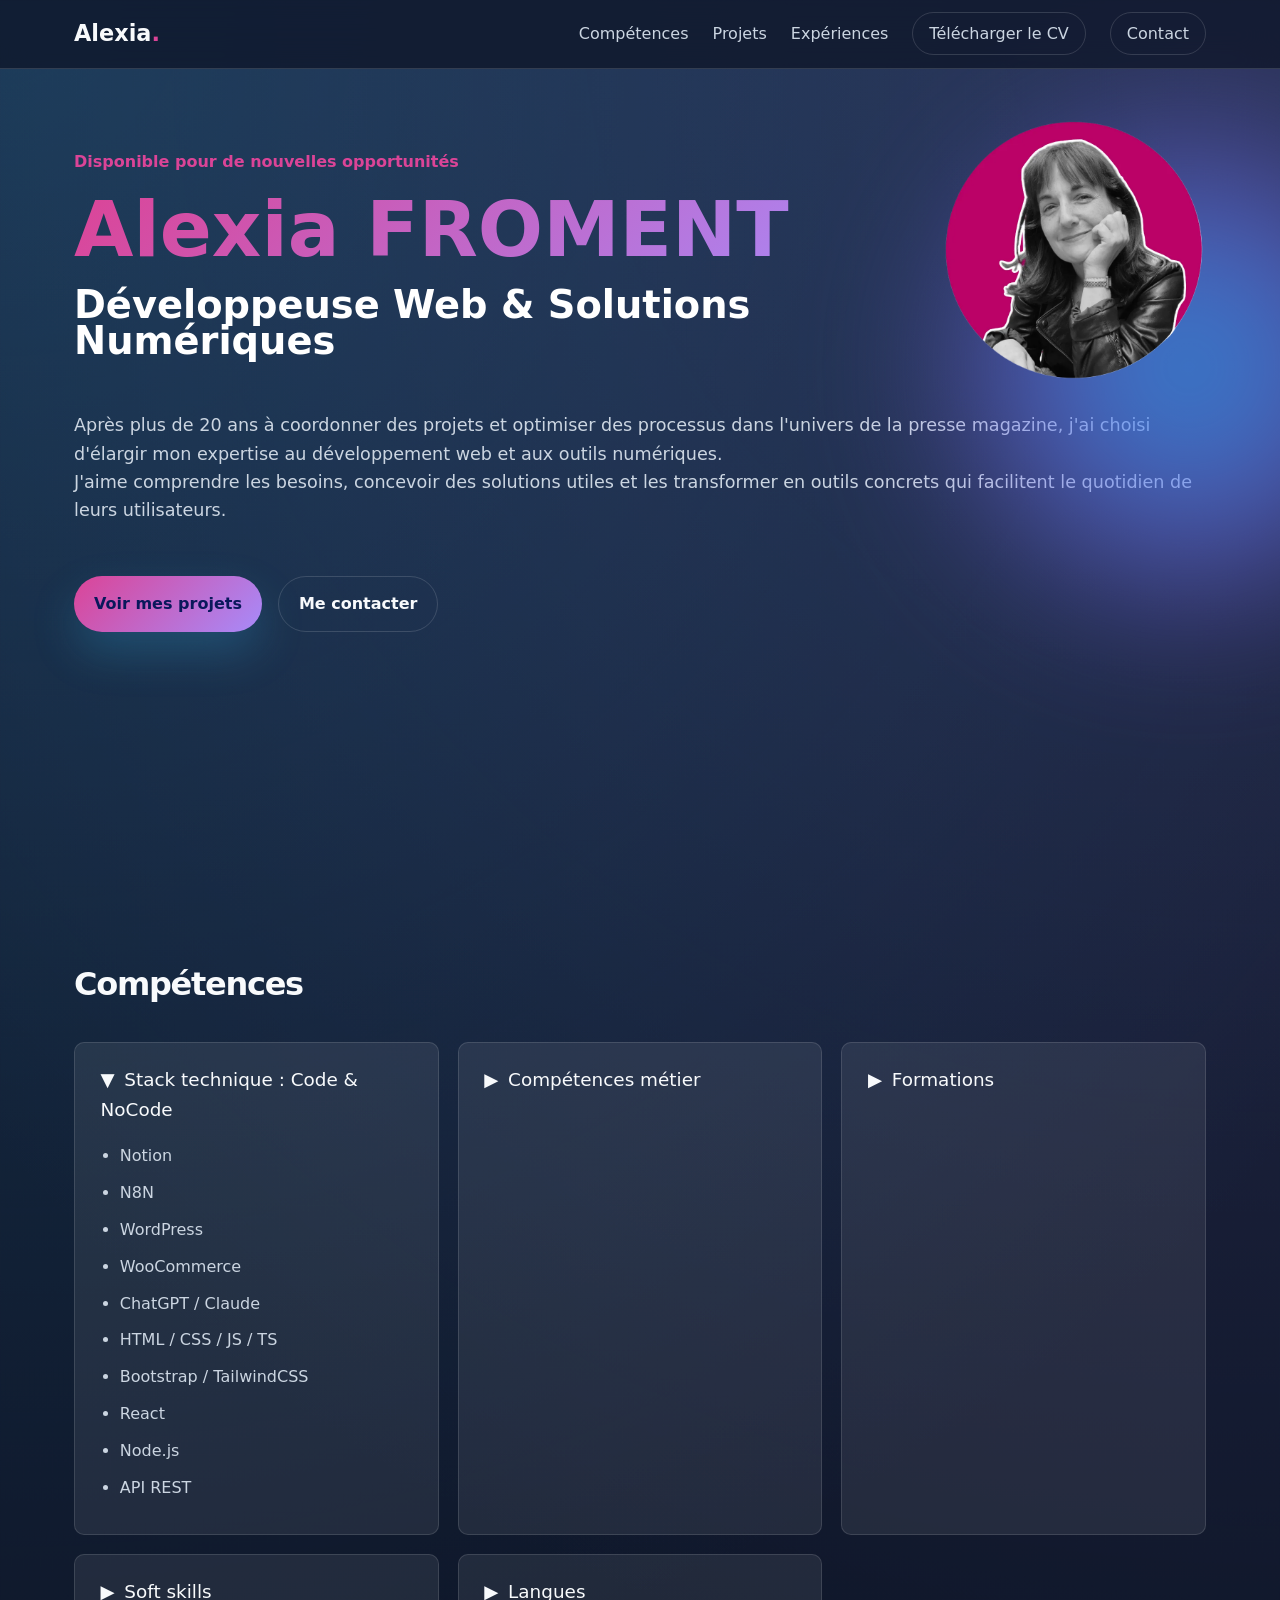
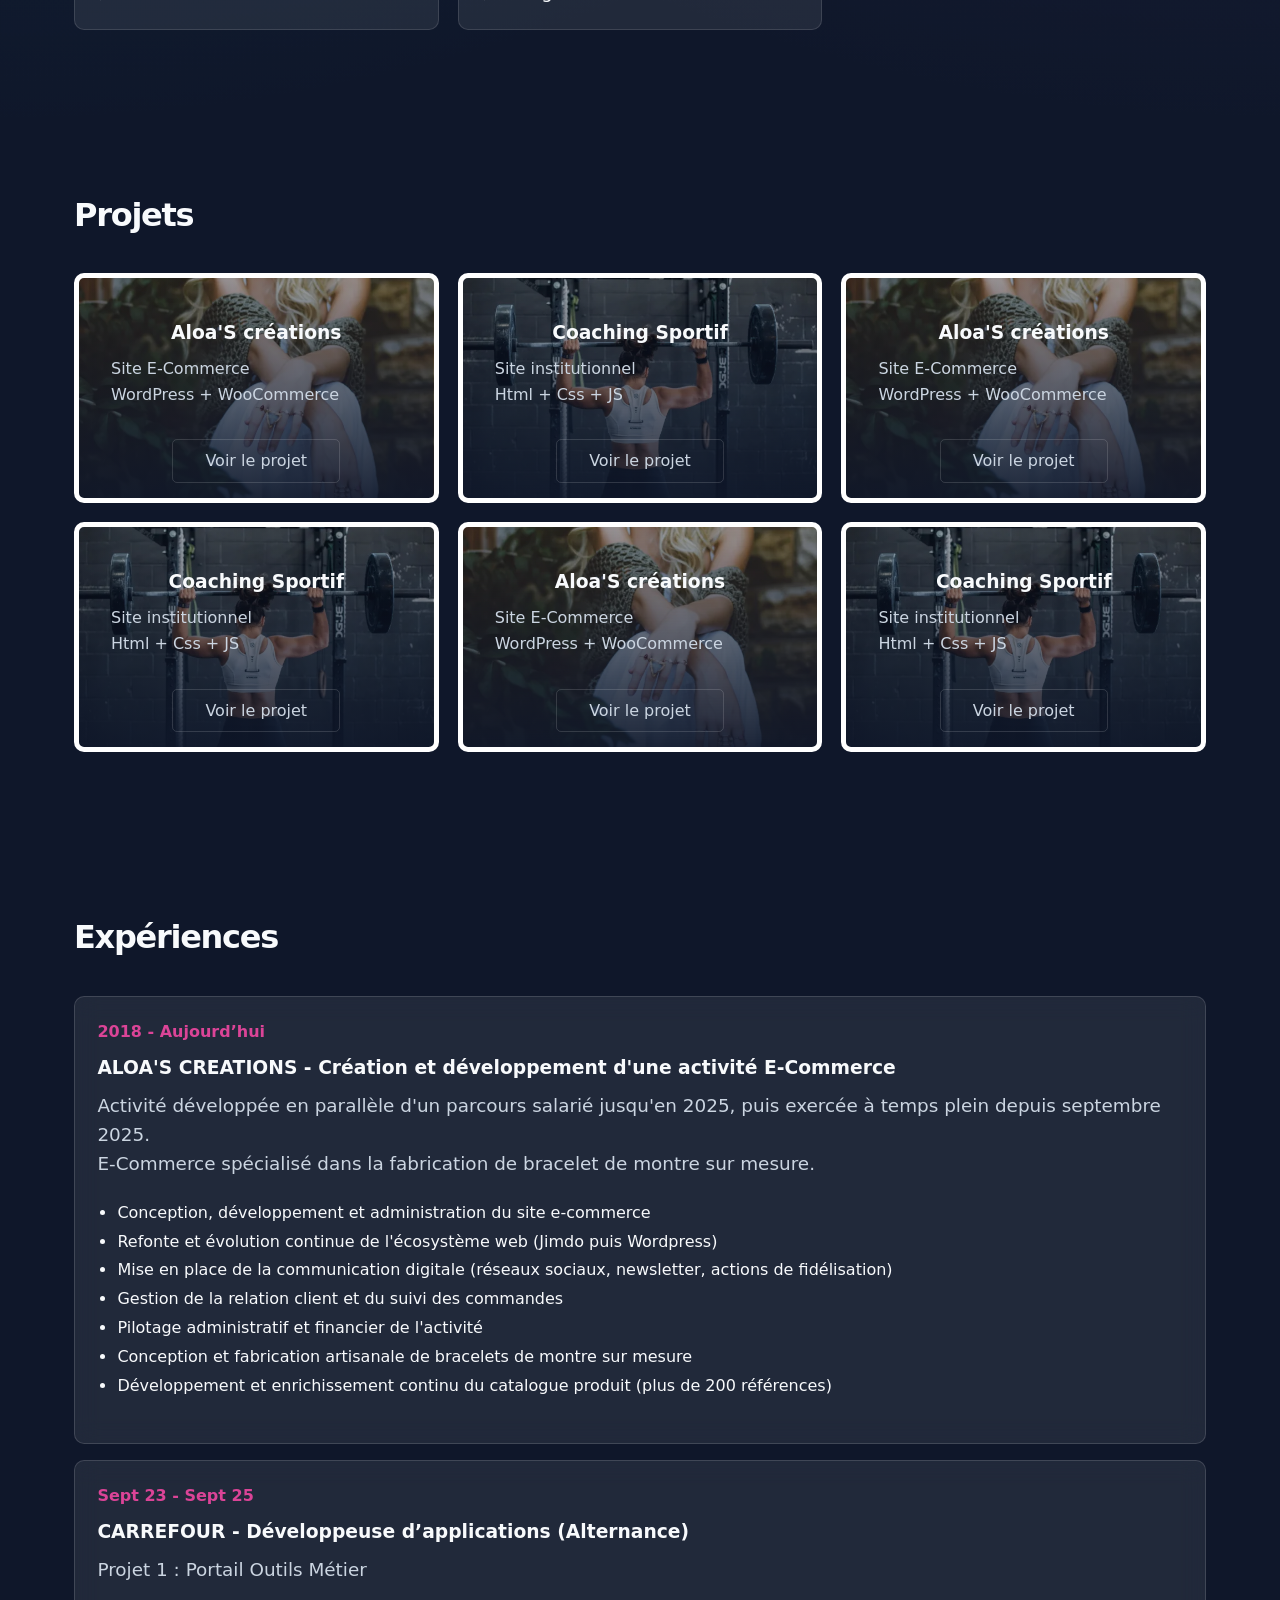
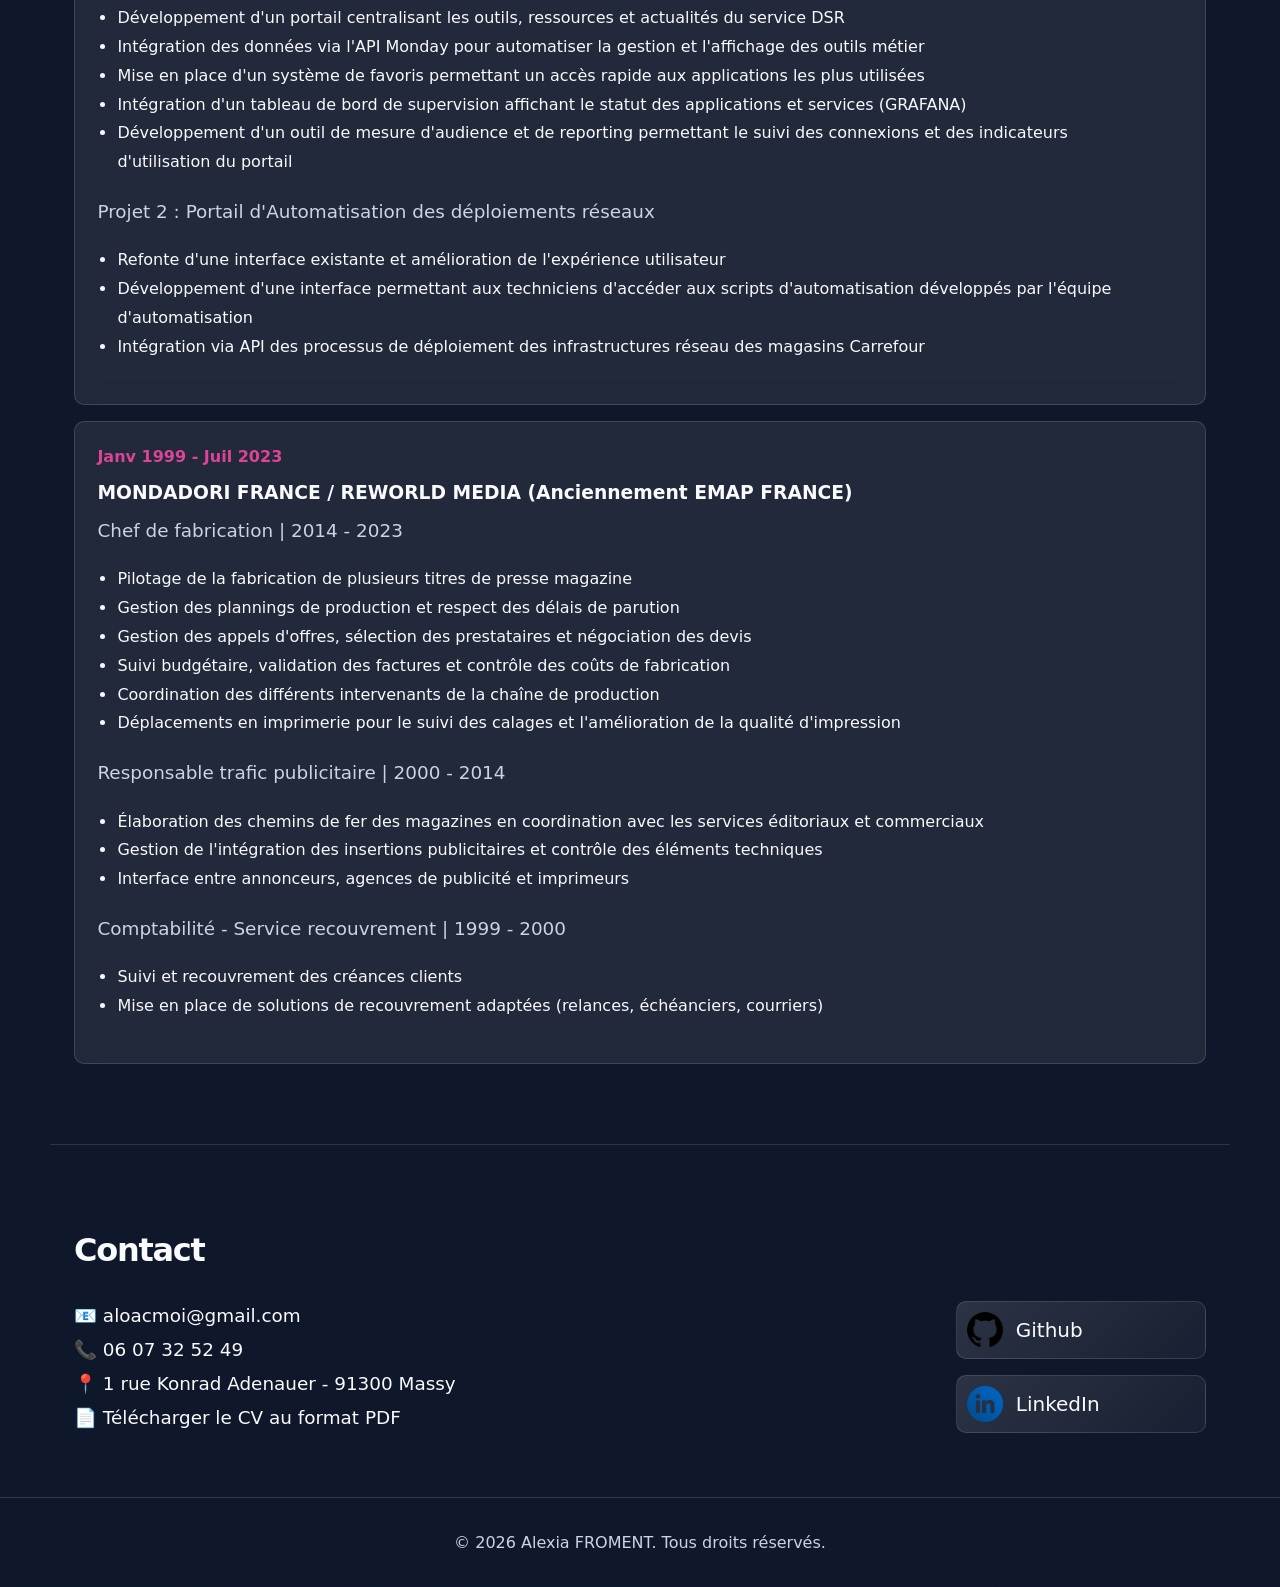
==== index.html @ fe4e9900 "Rename CV.html to index.html" ====
<!doctype html>
<html lang="fr">
  <head>
    <meta charset="UTF-8" />
    <meta name="viewport" content="width=device-width, initial-scale=1.0" />
    <title>CV Alexia FROMENT</title>
    <link rel="stylesheet" href="style.css" />
  </head>
  <body>
    <header class="header">
      <nav class="navbar">
        <a href="#" class="logo">Alexia<span>.</span></a>

        <button class="menu-toggle" id="menuToggle" aria-label="Ouvrir le menu">
          ☰
        </button>

        <ul class="nav-links" id="navLinks">
          <li><a href="#skills">Compétences</a></li>
          <li><a href="#projects">Projets</a></li>
          <li><a href="#experience">Expériences</a></li>
          <li>
            <a href="./Alexia-Froment-CV.pdf" download class="nav-cta">
              Télécharger le CV
            </a>
          </li>
          <li><a href="#contact" class="nav-cta">Contact</a></li>
        </ul>
      </nav>
    </header>

    <main>
      <section class="hero">
        <div class="hero-grid">
          <div class="hero-content">
            <p class="eyebrow">Disponible pour de nouvelles opportunités</p>
            <h1>
              <span class="hero-name">Alexia FROMENT</span>
              <span class="hero-job">
                Développeuse Web & Solutions Numériques
              </span>
            </h1>
          </div>
          <div class="hero-image">
            <img src="./Alexia FROMENT.webp" alt="Portrait professionnel" />
          </div>
        </div>

        <p class="hero-text">
          Après plus de 20 ans à coordonner des projets et optimiser des
          processus dans l'univers de la presse magazine, j'ai choisi d'élargir
          mon expertise au développement web et aux outils numériques.<br />

          J'aime comprendre les besoins, concevoir des solutions utiles et les
          transformer en outils concrets qui facilitent le quotidien de leurs
          utilisateurs.
        </p>
        <div class="hero-actions">
          <a href="#projects" class="btn primary">Voir mes projets</a>
          <a href="#contact" class="btn secondary">Me contacter</a>
        </div>
      </section>

      <section id="skills" class="section">
        <h2>Compétences</h2>

        <div class="skills-accordion">
          <details open>
            <summary>Stack technique : Code & NoCode</summary>
            <ul>
              <li>Notion</li>
              <li>N8N</li>
              <li>WordPress</li>
              <li>WooCommerce</li>
              <li>ChatGPT / Claude</li>
              <li>HTML / CSS / JS / TS</li>
              <li>Bootstrap / TailwindCSS</li>
              <li>React</li>
              <li>Node.js</li>
              <li>API REST</li>
            </ul>
          </details>

          <details>
            <summary>Compétences métier</summary>
            <ul>
              <li>Analyse des besoins</li>
              <li>Conception de solutions numériques</li>
              <li>Automatisation et optimisation des processus</li>
              <li>Gestion de projet</li>
              <li>Coordination et planification</li>
              <li>Documentation technique</li>
            </ul>
          </details>

          <details>
            <summary>Formations</summary>
            <ul>
              <li>2025 : Bootcamp freelance NoCode - Kréa City</li>
              <li>
                2025 : Développeur d’applications JS React - OpenClassrooms
              </li>
              <li>2023 : Dev Web - OpenClassrooms</li>
              <li>2020 : WordPress et outils associés - LiveMentor</li>
              <li>1999 : BTS Actions Commerciales - Négocia CCIP</li>
            </ul>
          </details>

          <details>
            <summary>Soft skills</summary>
            <ul>
              <li>Curiosité et apprentissage continu</li>
              <li>Esprit d’équipe</li>
              <li>Autonomie</li>
              <li>Organisée</li>
              <li>Esprit d’analyse</li>
            </ul>
          </details>

          <details>
            <summary>Langues</summary>
            <ul>
              <li>Français : langue maternelle</li>
              <li>Anglais : B2</li>
            </ul>
          </details>
        </div>
      </section>

      <section id="projects" class="section">
        <h2>Projets</h2>
        <div class="project-grid">
          <article class="project-card project-img project-aloa">
            <h3>Aloa'S créations</h3>
            <span>Site E-Commerce </span>
            <span>WordPress + WooCommerce</span>

            <a
              class="project-btn"
              href="https://www.aloascreations.fr"
              target="_blank">
              Voir le projet
            </a>
          </article>
          <article class="project-card project-img project-rom1">
            <h3>Coaching Sportif</h3>
            <span>Site institutionnel </span>
            <span>Html + Css + JS</span>

            <a
              class="project-btn"
              href="https://www.coachingromainfroment.fr/"
              target="_blank">
              Voir le projet
            </a>
          </article>
          <article class="project-card project-img project-aloa">
            <h3>Aloa'S créations</h3>
            <span>Site E-Commerce </span>
            <span>WordPress + WooCommerce</span>

            <a
              class="project-btn"
              href="https://www.aloascreations.fr"
              target="_blank">
              Voir le projet
            </a>
          </article>
          <article class="project-card project-img project-rom1">
            <h3>Coaching Sportif</h3>
            <span>Site institutionnel </span>
            <span>Html + Css + JS</span>

            <a
              class="project-btn"
              href="https://www.coachingromainfroment.fr/"
              target="_blank">
              Voir le projet
            </a>
          </article>
          <article class="project-card project-img project-aloa">
            <h3>Aloa'S créations</h3>
            <span>Site E-Commerce </span>
            <span>WordPress + WooCommerce</span>

            <a
              class="project-btn"
              href="https://www.aloascreations.fr"
              target="_blank">
              Voir le projet
            </a>
          </article>
          <article class="project-card project-img project-rom1">
            <h3>Coaching Sportif</h3>
            <span>Site institutionnel </span>
            <span>Html + Css + JS</span>

            <a
              class="project-btn"
              href="https://www.coachingromainfroment.fr/"
              target="_blank">
              Voir le projet
            </a>
          </article>
        </div>
      </section>

      <section id="experience" class="section">
        <h2>Expériences</h2>

        <div class="timeline">
          <div class="timeline-item">
            <span>2018 - Aujourd’hui</span>
            <h3>
              ALOA'S CREATIONS - Création et développement d'une activité
              E-Commerce
            </h3>
            <p>
              Activité développée en parallèle d'un parcours salarié jusqu'en
              2025, puis exercée à temps plein depuis septembre 2025.<br />
              E-Commerce spécialisé dans la fabrication de bracelet de montre
              sur mesure.
            </p>
            <div class="timeline-details">
              <ul>
                <li>
                  Conception, développement et administration du site e-commerce
                </li>
                <li>
                  Refonte et évolution continue de l'écosystème web (Jimdo puis
                  Wordpress)
                </li>
                <li>
                  Mise en place de la communication digitale (réseaux sociaux,
                  newsletter, actions de fidélisation)
                </li>
                <li>Gestion de la relation client et du suivi des commandes</li>
                <li>Pilotage administratif et financier de l'activité</li>
                <li>
                  Conception et fabrication artisanale de bracelets de montre
                  sur mesure
                </li>
                <li>
                  Développement et enrichissement continu du catalogue produit
                  (plus de 200 références)
                </li>
              </ul>
            </div>
          </div>

          <div class="timeline-item">
            <span>Sept 23 - Sept 25</span>
            <h3>CARREFOUR - Développeuse d’applications (Alternance)</h3>
            <p>Projet 1 : Portail Outils Métier</p>
            <div class="timeline-details">
              <ul>
                <li>
                  Développement d'un portail centralisant les outils, ressources
                  et actualités du service DSR
                </li>
                <li>
                  Intégration des données via l'API Monday pour automatiser la
                  gestion et l'affichage des outils métier
                </li>
                <li>
                  Mise en place d'un système de favoris permettant un accès
                  rapide aux applications les plus utilisées
                </li>
                <li>
                  Intégration d'un tableau de bord de supervision affichant le
                  statut des applications et services (GRAFANA)
                </li>
                <li>
                  Développement d'un outil de mesure d'audience et de reporting
                  permettant le suivi des connexions et des indicateurs
                  d'utilisation du portail
                </li>
              </ul>
            </div>
            <p>Projet 2 : Portail d'Automatisation des déploiements réseaux</p>
            <div class="timeline-details">
              <ul>
                <li>
                  Refonte d'une interface existante et amélioration de
                  l'expérience utilisateur
                </li>
                <li>
                  Développement d'une interface permettant aux techniciens
                  d'accéder aux scripts d'automatisation développés par l'équipe
                  d'automatisation
                </li>
                <li>
                  Intégration via API des processus de déploiement des
                  infrastructures réseau des magasins Carrefour
                </li>
              </ul>
            </div>
          </div>
          <div class="timeline-item">
            <span>Janv 1999 - Juil 2023</span>
            <h3>MONDADORI FRANCE / REWORLD MEDIA (Anciennement EMAP FRANCE)</h3>
            <p>Chef de fabrication | 2014 - 2023</p>
            <div class="timeline-details">
              <ul>
                <li>
                  Pilotage de la fabrication de plusieurs titres de presse
                  magazine
                </li>
                <li>
                  Gestion des plannings de production et respect des délais de
                  parution
                </li>
                <li>
                  Gestion des appels d'offres, sélection des prestataires et
                  négociation des devis
                </li>
                <li>
                  Suivi budgétaire, validation des factures et contrôle des
                  coûts de fabrication
                </li>
                <li>
                  Coordination des différents intervenants de la chaîne de
                  production
                </li>
                <li>
                  Déplacements en imprimerie pour le suivi des calages et
                  l'amélioration de la qualité d'impression
                </li>
              </ul>
            </div>
            <p>Responsable trafic publicitaire | 2000 - 2014</p>
            <div class="timeline-details">
              <ul>
                <li>
                  Élaboration des chemins de fer des magazines en coordination
                  avec les services éditoriaux et commerciaux
                </li>
                <li>
                  Gestion de l'intégration des insertions publicitaires et
                  contrôle des éléments techniques
                </li>
                <li>
                  Interface entre annonceurs, agences de publicité et imprimeurs
                </li>
              </ul>
            </div>
            <p>Comptabilité - Service recouvrement | 1999 - 2000</p>
            <div class="timeline-details">
              <ul>
                <li>Suivi et recouvrement des créances clients</li>
                <li>
                  Mise en place de solutions de recouvrement adaptées (relances,
                  échéanciers, courriers)
                </li>
              </ul>
            </div>
          </div>
        </div>
      </section>

      <section id="contact" class="section contact">
        <h2>Contact</h2>

        <div class="contact-grid">
          <div class="contact-info">
            <p>
              📧
              <a href="mailto:aloacmoi@gmail.com"> aloacmoi@gmail.com </a>
            </p>

            <p>
              📞
              <a href="tel:+33600000000"> 06 07 32 52 49 </a>
            </p>

            <p>📍 1 rue Konrad Adenauer - 91300 Massy</p>
            <p>
              📄
              <a href="./Alexia-Froment-CV.pdf" download>
                Télécharger le CV au format PDF
              </a>
            </p>
          </div>

          <div class="contact-social">
            <a
              href="https://github.com/AlexiaFroment"
              class="social-link"
              target="_blank">
              <img src="./github.webp" alt="Github" />
              <span>Github</span>
            </a>

            <a
              href="http://linkedin.com/in/alexia-froment-886241257/"
              class="social-link"
              target="_blank">
              <img src="./linkedin.webp" alt="LinkedIn" />
              <span>LinkedIn</span>
            </a>
          </div>
        </div>
      </section>
    </main>

    <footer class="footer">
      <p>© 2026 Alexia FROMENT. Tous droits réservés.</p>
    </footer>

    <script src="script.js"></script>
  </body>
</html>
---- style.css ----
:root {
  --bg: #0f172a;
  --bg-soft: #111c35;
  --card: rgba(255, 255, 255, 0.08);
  --text: #f8fafc;
  --muted: #cbd5e1;
  --primary: #db4497;
  --secondary: #a78bfa;
  --border: rgba(255, 255, 255, 0.14);
}

* {
  margin: 0;
  padding: 0;
  box-sizing: border-box;
}

html {
  scroll-behavior: smooth;
}

body {
  font-family:
    Inter,
    system-ui,
    -apple-system,
    BlinkMacSystemFont,
    sans-serif;
  background:
    radial-gradient(
      circle at top left,
      rgba(56, 189, 248, 0.2),
      transparent 35%
    ),
    radial-gradient(
      circle at top right,
      rgba(167, 139, 250, 0.18),
      transparent 35%
    ),
    var(--bg);
  color: var(--text);
  line-height: 1.6;
}

a {
  color: inherit;
  text-decoration: none;
}

.header {
  position: sticky;
  top: 0;
  z-index: 100;
  backdrop-filter: blur(18px);
  background: rgba(15, 23, 42, 0.78);
  border-bottom: 1px solid var(--border);
}

.navbar {
  max-width: 1180px;
  margin: auto;
  padding: 1rem 1.5rem;
  display: flex;
  justify-content: space-between;
  align-items: center;
}

.logo {
  font-size: 1.4rem;
  font-weight: 800;
}

.logo span {
  color: var(--primary);
}

.nav-links {
  display: flex;
  align-items: center;
  gap: 1.5rem;
  list-style: none;
}

.nav-links a {
  color: var(--muted);
  font-weight: 500;
  transition: color 0.3s ease;
}

.nav-links a:hover {
  color: var(--text);
}

.nav-cta {
  padding: 0.7rem 1rem;
  border: 1px solid var(--border);
  border-radius: 999px;
}

.menu-toggle {
  display: none;
  background: none;
  color: var(--text);
  border: none;
  font-size: 1.8rem;
  cursor: pointer;
}

.hero {
  max-width: 1180px;
  margin: auto;
  min-height: calc(100vh - 90px);
  padding: 3rem 1.5rem;
}

.hero-grid {
  display: grid;
  grid-template-columns: 1.5fr 0.5fr;
  align-items: center;
  gap: 4rem;
}

.eyebrow {
  display: inline-block;
  margin-bottom: 1.2rem;
  color: var(--primary);
  font-weight: 700;
}

.hero h1 {
  display: flex;
  flex-direction: column;
  line-height: 0.95;
}

.hero-name {
  font-size: clamp(4rem, 6vw, 7rem);
  font-weight: 800;
  background: linear-gradient(135deg, var(--primary), var(--secondary));
  -webkit-background-clip: text;
  color: transparent;
  padding-bottom: 20px;
}

.hero-job {
  font-size: clamp(2rem, 3vw, 4rem);
  font-weight: 700;
  color: #ffffff;
}

.hero-text {
  color: var(--muted);
  font-size: 1.1rem;
  padding: 20px 0px;
}

.hero-actions {
  margin-top: 2rem;
  display: flex;
  gap: 1rem;
  flex-wrap: wrap;
}

.btn {
  display: inline-flex;
  align-items: center;
  justify-content: center;
  padding: 0.9rem 1.25rem;
  border-radius: 999px;
  font-weight: 700;
  transition:
    transform 0.3s ease,
    box-shadow 0.3s ease;
}

.btn:hover {
  transform: translateY(-3px);
}

.primary {
  background: linear-gradient(135deg, var(--primary), var(--secondary));
  color: #09185b;
  box-shadow: 0 20px 45px rgba(56, 189, 248, 0.22);
}

.secondary {
  border: 1px solid var(--border);
  color: var(--text);
}

.hero-image {
  position: relative;
}

.hero-image::before {
  content: "";
  position: absolute;

  width: 500px;
  height: 500px;

  border-radius: 50%;

  background: radial-gradient(circle, #00bfff 0%, #7b68ee 45%, transparent 75%);

  filter: blur(80px);

  opacity: 0.7;

  z-index: 0;
}

.hero-image img {
  position: relative;
  width: 100%;

  object-fit: cover;
}

.section {
  max-width: 1180px;
  margin: auto;
  padding: 5rem 1.5rem;
}

.section h2 {
  font-size: clamp(1.8rem, 2.5vw, 2.5rem);
  margin-bottom: 1.5rem;
  letter-spacing: -0.04em;
}

.section > p {
  color: var(--muted);
  max-width: 720px;
}

.skills-accordion,
.project-grid {
  display: grid;
  grid-template-columns: 1fr 1fr 1fr;
  gap: 1.2rem;
  margin-top: 2rem;
}

.skills-accordion details {
  background: rgba(255, 255, 255, 0.08);
  border: 1px solid rgba(255, 255, 255, 0.12);
  border-radius: 10px;
  padding: 1.4rem 1.6rem;
  transition: 0.3s ease;
}

.skills-accordion summary {
  cursor: pointer;
  font-size: 1.15rem;
  font-weight: 500;
  color: var(--text);
}

.skills-accordion summary {
  list-style: none;
}

.skills-accordion summary::-webkit-details-marker {
  display: none;
}

.skills-accordion summary::before {
  content: "▶";
  margin-right: 0.6rem;
}

.skills-accordion details[open] summary::before {
  content: "▼";
}

.skills-accordion ul {
  margin-top: 1.2rem;
  padding-left: 1.2rem;
  color: var(--muted);
}

.skills-accordion li {
  margin-bottom: 0.7rem;
}

@media (max-width: 850px) {
  .skills-accordion {
    grid-template-columns: 1fr;
  }
}

.project-card {
  height: 230px;
  padding: 2rem;
  display: flex;
  flex-direction: column;
  border-radius: 10px;
}

.project-img {
  background-size: cover;
  background-position: center;
  border: 5px solid white;
  border-radius: 10px;
}

.project-aloa {
  background-image:
    linear-gradient(rgba(15, 23, 42, 0.35), rgba(15, 23, 42, 0.92)),
    url("./aloa-project.webp");
}

.project-rom1 {
  background-image:
    linear-gradient(rgba(15, 23, 42, 0.35), rgba(15, 23, 42, 0.92)),
    url("./coaching-project.webp");
}
.project-btn {
  align-self: center;
  display: inline-block;
  margin-top: 2rem;
  padding: 0.5rem 2rem;
  border-radius: 5px;
  border: 1px solid var(--border);
  color: var(--muted);
  font-weight: 500;
  text-decoration: none;
  transition: 0.3s ease;
}

.project-btn:hover {
  transform: translateY(-2px);
  border-color: var(--primary);
  box-shadow: 0 20px 45px rgba(56, 189, 248, 0.18);
}

.timeline {
  display: grid;
  gap: 1rem;
  margin-top: 2rem;
}

.timeline-item {
  display: flex;
  flex-direction: column;
  background: var(--card);
  border: 1px solid var(--border);
  border-radius: 10px;
  padding: 1.4rem;
  backdrop-filter: blur(12px);
}

.timeline-item span {
  color: var(--primary);
  font-weight: 700;
}

.project-card h3 {
  margin: 0.5rem auto;
}

.project-card span {
  color: var(--muted);
  font-size: 1rem;
}

.timeline-item h3 {
  margin: 0.5rem 0;
}

.timeline-item p {
  color: var(--muted);
  font-size: 1.15rem;
}

.timeline-details {
  padding: 20px;
  line-height: 1.8rem;
}
.contact {
  border-top: 1px solid rgba(255, 255, 255, 0.12);
  padding-bottom: 4rem;
}

.contact-grid {
  display: grid;
  grid-template-columns: 1fr 1fr;
  gap: 2rem;
  align-items: stretch;
}

.contact-info {
  display: flex;
  flex-direction: column;
  justify-content: space-between;
  height: 100%;
}

.contact-info p {
  font-size: 1.15rem;
  color: var(--text);
}

.contact-info a {
  color: var(--text);
}

.contact-social {
  display: flex;
  flex-direction: column;
  justify-content: space-between;
  align-items: flex-end;
  height: 100%;
  gap: 1rem;
}
.social-link {
  width: 250px;
  min-height: 56px;
  display: flex;
  align-items: center;
  justify-content: flex-start;
  gap: 0.8rem;

  padding: 0;

  border-radius: 10px;

  background: linear-gradient(
    90deg,
    rgba(255, 255, 255, 0.45) 0%,
    rgba(255, 255, 255, 0.22) 35%,
    rgba(255, 255, 255, 0.08) 100%
  );
  border: 1px solid rgba(255, 255, 255, 0.12);

  color: var(--text);
  text-decoration: none;
  font-weight: 600;

  transition: 0.3s ease;
}

.social-link img {
  width: 36px;
  height: 36px;
  object-fit: contain;
}

.skills-accordion details:hover,
.social-link:hover {
  transform: translateY(-2px);
  border-color: var(--primary);
}

.contact-social a {
  padding: 10px;
  border-radius: 10px;
  background: linear-gradient(
    135deg,
    rgba(255, 255, 255, 0.12),
    rgba(255, 255, 255, 0.04)
  );
  border: 1px solid rgba(255, 255, 255, 0.12);
  color: var(--text);
  font-size: 1.25rem;
  font-weight: 500;
  transition: 0.3s ease;
}

.contact-social a:hover {
  transform: translateY(-4px);
  border-color: var(--primary);
  box-shadow: 0 20px 45px rgba(56, 189, 248, 0.18);
}

.footer {
  padding: 2rem 1.5rem;
  text-align: center;
  color: var(--muted);
  border-top: 1px solid var(--border);
}

.reveal {
  opacity: 0;
  transform: translateY(24px);
  transition: 0.7s ease;
}

.reveal.visible {
  opacity: 1;
  transform: translateY(0);
}

@media (max-width: 850px) {
  .menu-toggle {
    display: block;
  }

  .nav-links {
    position: absolute;
    top: 100%;
    right: 1rem;
    left: 1rem;
    display: none;
    flex-direction: column;
    padding: 1.5rem;
    background: rgba(15, 23, 42, 0.96);
    border: 1px solid var(--border);
    border-radius: 10px;
  }

  .nav-links.active {
    display: flex;
  }

  .hero {
    grid-template-columns: 1fr;
    padding-top: 3rem;
  }

  .hero-image {
    max-width: 420px;
  }
}
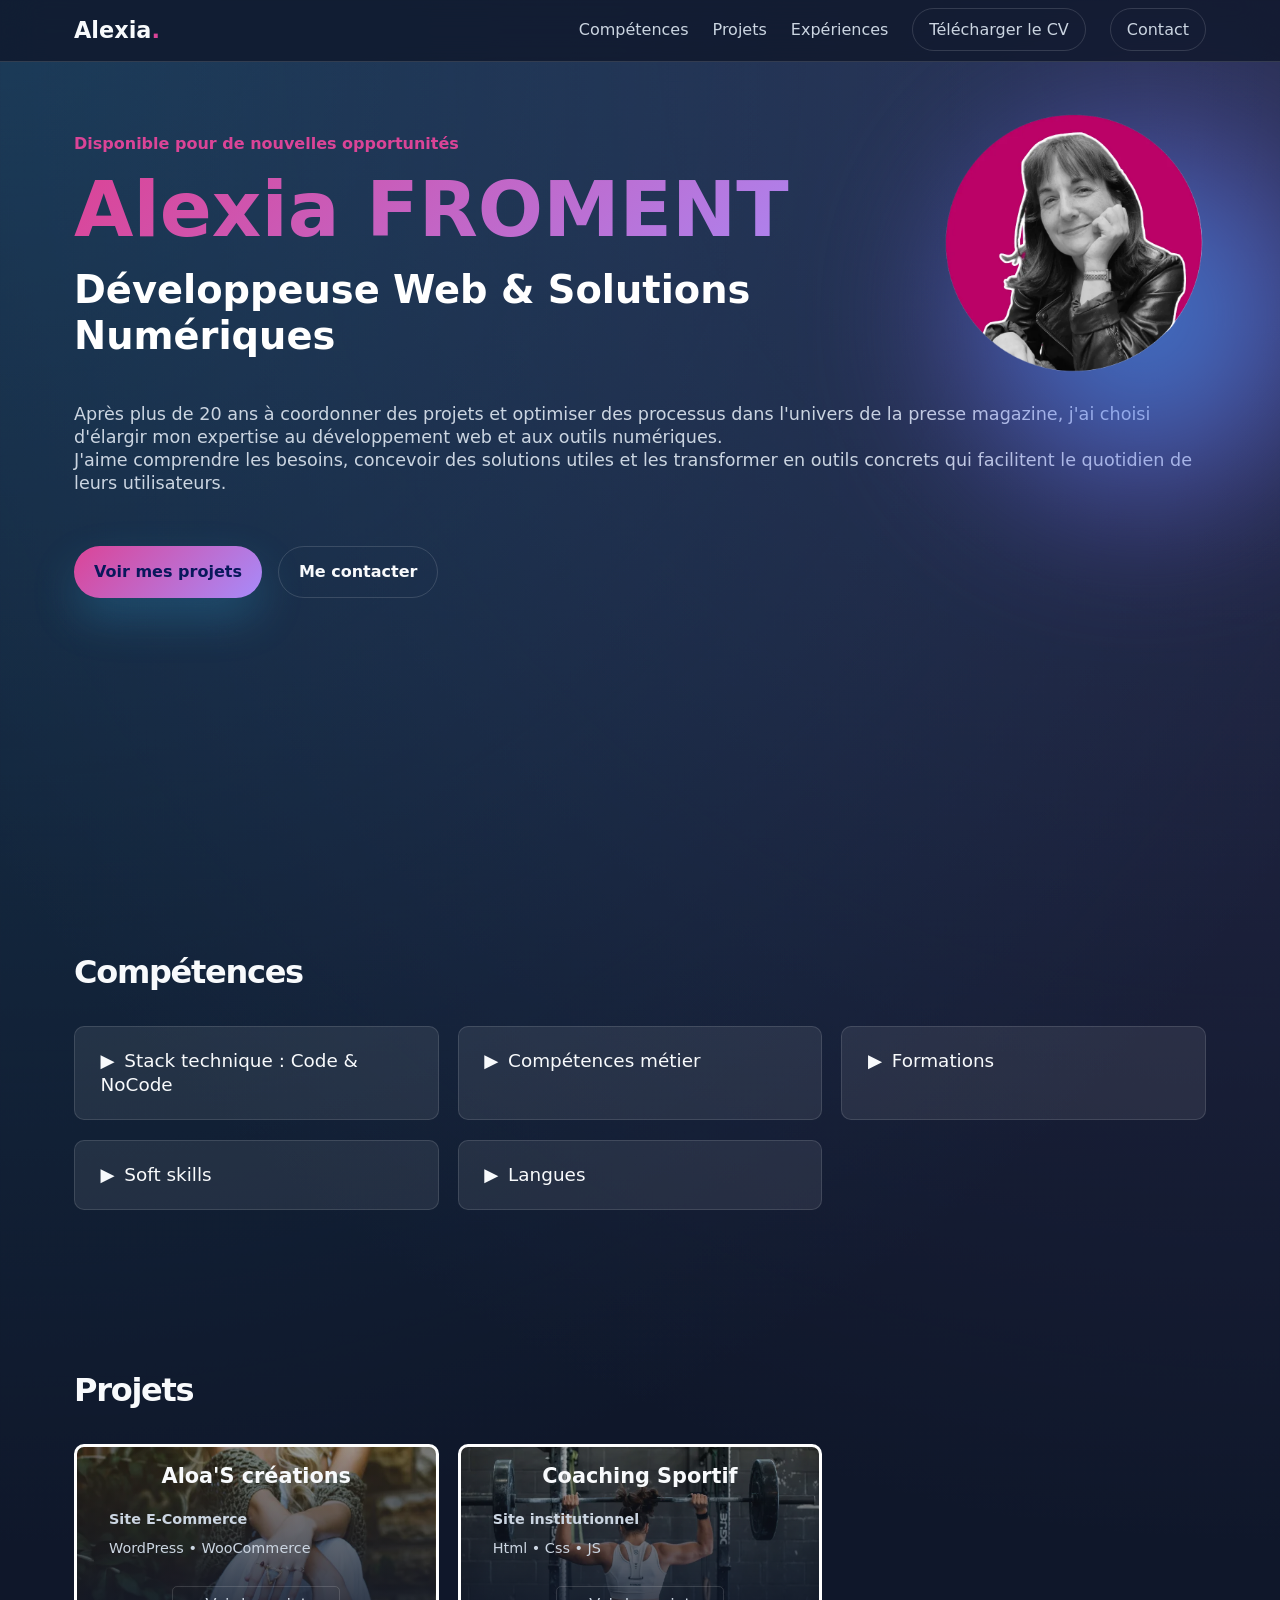
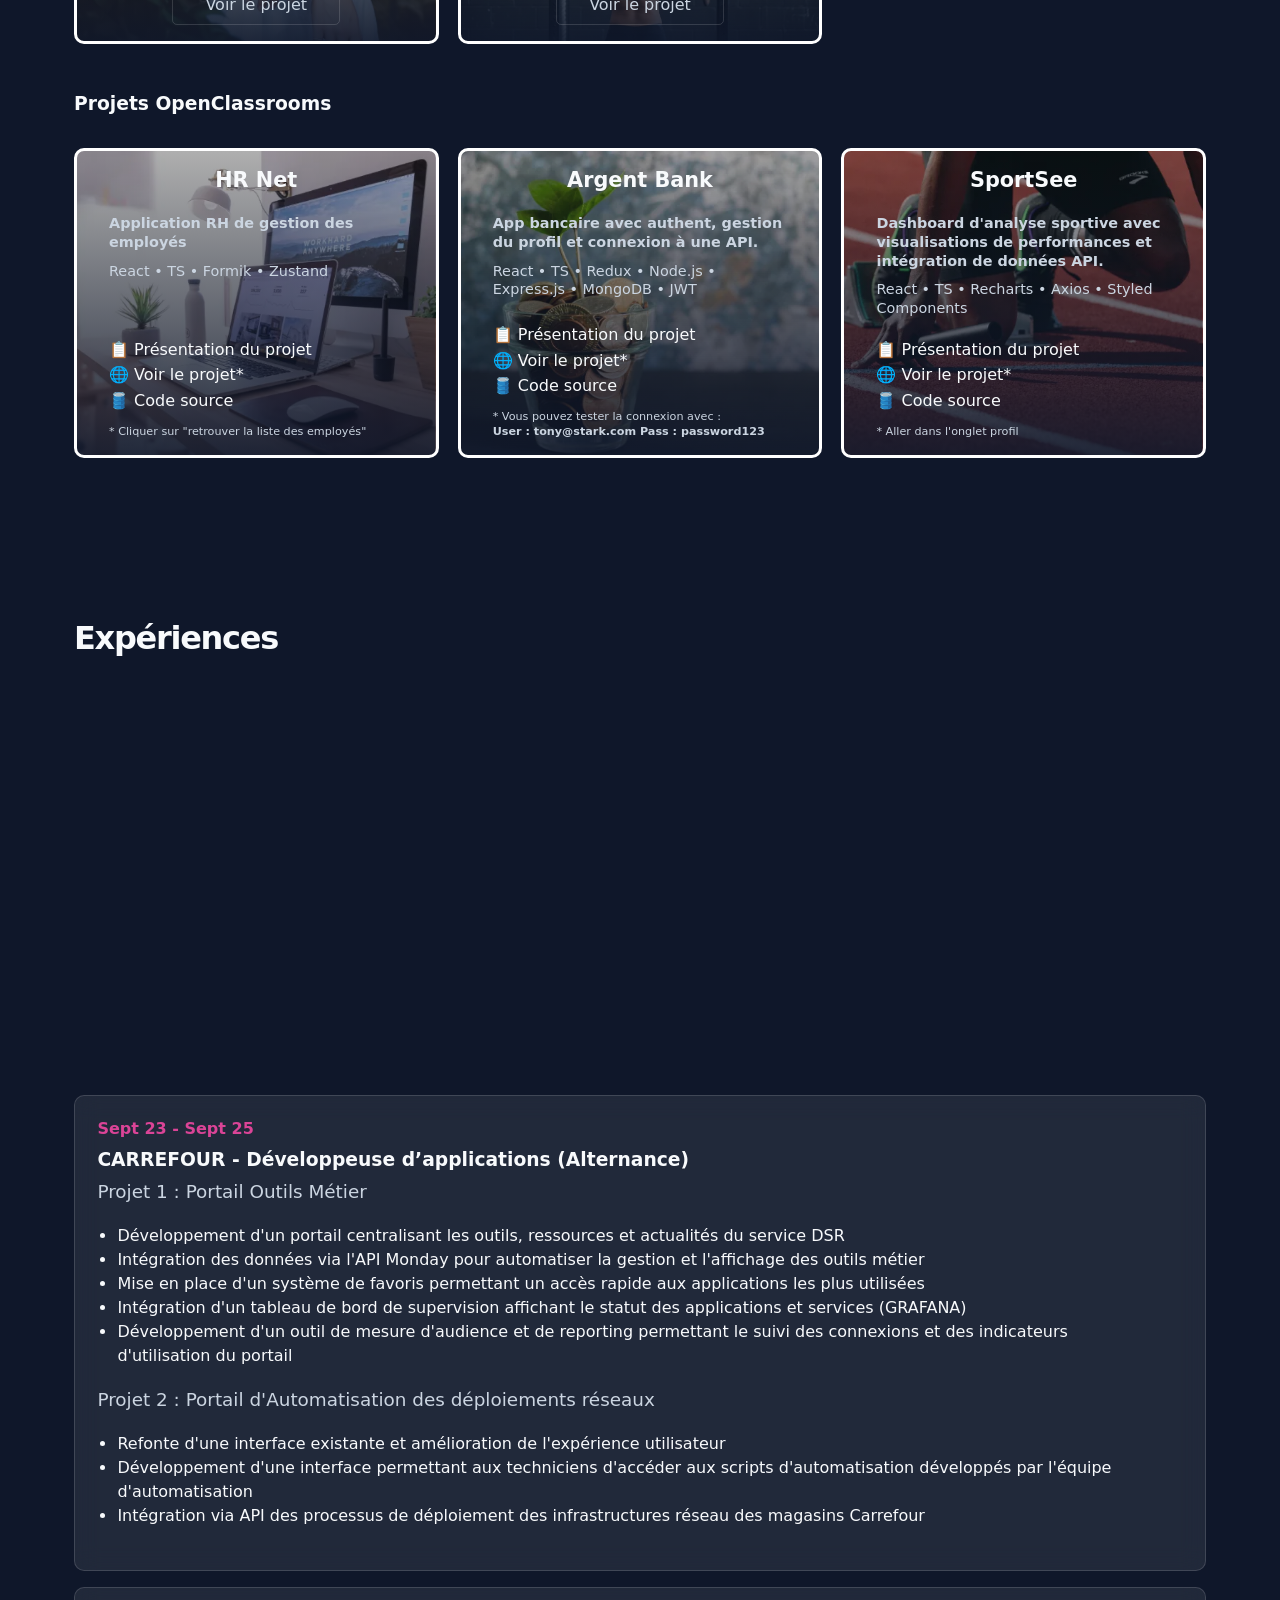
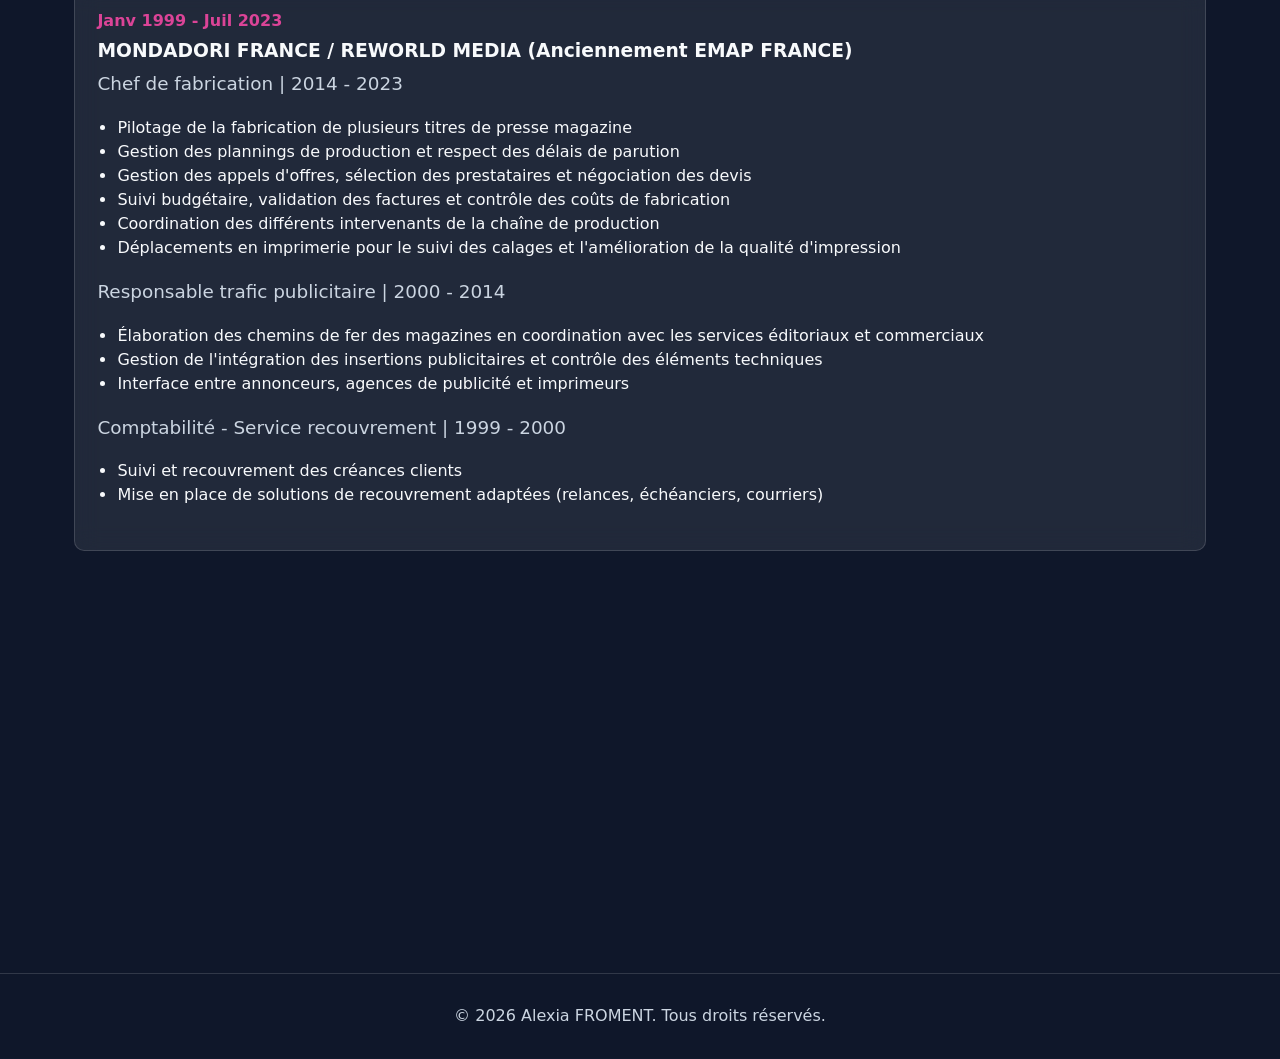
==== commit 8c3f6d72: "Update projects section" ====
--- a/index.html
+++ b/index.html
@@ -20,7 +20,7 @@
           <li><a href="#projects">Projets</a></li>
           <li><a href="#experience">Expériences</a></li>
           <li>
-            <a href="./Alexia-Froment-CV.pdf" download class="nav-cta">
+            <a href="./src/Alexia-Froment-CV.pdf" download class="nav-cta">
               Télécharger le CV
             </a>
           </li>
@@ -42,7 +42,7 @@
             </h1>
           </div>
           <div class="hero-image">
-            <img src="./Alexia FROMENT.webp" alt="Portrait professionnel" />
+            <img src="./src/Alexia FROMENT.webp" alt="Portrait professionnel" />
           </div>
         </div>
 
@@ -65,7 +65,7 @@
         <h2>Compétences</h2>
 
         <div class="skills-accordion">
-          <details open>
+          <details >
             <summary>Stack technique : Code & NoCode</summary>
             <ul>
               <li>Notion</li>
@@ -132,8 +132,8 @@
         <div class="project-grid">
           <article class="project-card project-img project-aloa">
             <h3>Aloa'S créations</h3>
-            <span>Site E-Commerce </span>
-            <span>WordPress + WooCommerce</span>
+            <span class="project-wording">Site E-Commerce </span>
+            <span>WordPress • WooCommerce</span>
 
             <a
               class="project-btn"
@@ -144,8 +144,8 @@
           </article>
           <article class="project-card project-img project-rom1">
             <h3>Coaching Sportif</h3>
-            <span>Site institutionnel </span>
-            <span>Html + Css + JS</span>
+            <span class="project-wording">Site institutionnel </span>
+            <span>Html • Css • JS</span>
 
             <a
               class="project-btn"
@@ -154,53 +154,107 @@
               Voir le projet
             </a>
           </article>
-          <article class="project-card project-img project-aloa">
-            <h3>Aloa'S créations</h3>
-            <span>Site E-Commerce </span>
-            <span>WordPress + WooCommerce</span>
-
-            <a
-              class="project-btn"
-              href="https://www.aloascreations.fr"
-              target="_blank">
-              Voir le projet
-            </a>
+        </div>
+        <h3 class="project-oc">Projets OpenClassrooms</h3>
+        <div class="project-grid">
+          <article class="project-card-oc project-img project-p14">
+            <h3>HR Net</h3>
+            <span class="project-wording"
+              >Application RH de gestion des employés
+            </span>
+            <span>React • TS • Formik • Zustand </span>
+            <div class="project-links">
+              <a href="./src/hrnet.webp" target="_blank" class="project-link">
+                📋 Présentation du projet
+              </a>
+              <a
+                href="https://alexiafroment.github.io/P14_HRNet/"
+                target="_blank"
+                class="project-link">
+                🌐 Voir le projet*
+              </a>
+              <a
+                href="https://github.com/AlexiaFroment/P14_HRNet"
+                target="_blank"
+                class="project-link">
+                🛢️ Code source
+              </a>
+              <span class="project-note"
+              >* Cliquer sur "retrouver la liste des employés"</b
+              >
+            </span>
+            </div>
           </article>
-          <article class="project-card project-img project-rom1">
-            <h3>Coaching Sportif</h3>
-            <span>Site institutionnel </span>
-            <span>Html + Css + JS</span>
-
-            <a
-              class="project-btn"
-              href="https://www.coachingromainfroment.fr/"
-              target="_blank">
-              Voir le projet
-            </a>
+          <article class="project-card-oc project-img project-p13">
+            <h3>Argent Bank</h3>
+            <span class="project-wording"
+              >App bancaire avec authent, gestion du profil et connexion à une
+              API.
+            </span>
+            <span class="project-stack"
+              >React • TS • Redux • Node.js • Express.js • MongoDB • JWT
+            </span>
+
+            <div class="project-links">
+              <a
+                href="./src/argentbank.webp"
+                target="_blank"
+                class="project-link">
+                📋 Présentation du projet
+              </a>
+              <a
+                href="https://alexiafroment.github.io/P13_ArgentBank/"
+                target="_blank"
+                class="project-link">
+                🌐 Voir le projet*
+              </a>
+              <a
+                href="https://github.com/AlexiaFroment/P13_ArgentBank"
+                target="_blank"
+                class="project-link">
+                🛢️ Code source
+              </a>
+              <span class="project-note"
+                >* Vous pouvez tester la connexion avec : <br /><b
+                  >User : tony@stark.com Pass : password123</b
+                >
+              </span>
+            </div>
           </article>
-          <article class="project-card project-img project-aloa">
-            <h3>Aloa'S créations</h3>
-            <span>Site E-Commerce </span>
-            <span>WordPress + WooCommerce</span>
-
-            <a
-              class="project-btn"
-              href="https://www.aloascreations.fr"
-              target="_blank">
-              Voir le projet
-            </a>
-          </article>
-          <article class="project-card project-img project-rom1">
-            <h3>Coaching Sportif</h3>
-            <span>Site institutionnel </span>
-            <span>Html + Css + JS</span>
-
-            <a
-              class="project-btn"
-              href="https://www.coachingromainfroment.fr/"
-              target="_blank">
-              Voir le projet
-            </a>
+          <article class="project-card-oc project-img project-p12">
+            <h3>SportSee</h3>
+            <span class="project-wording"
+              >Dashboard d'analyse sportive avec visualisations de performances
+              et intégration de données API.
+            </span>
+            <span class="project-stack"
+              >React • TS • Recharts • Axios • Styled Components
+            </span>
+
+            <div class="project-links">
+              <a
+                href="./src/sportsee.webp"
+                target="_blank"
+                class="project-link">
+                📋 Présentation du projet
+              </a>
+              <a
+                href="https://alexiafroment.github.io/P12_SportSee/"
+                target="_blank"
+                class="project-link">
+                🌐 Voir le projet*
+              </a>
+              <a
+                href="https://github.com/AlexiaFroment/P12_SportSee"
+                target="_blank"
+                class="project-link">
+                🛢️ Code source
+              </a>
+              <span class="project-note"
+               >* Aller dans l'onglet profil</b
+               >
+             </span>
+            </div>
           </article>
         </div>
       </section>
@@ -376,8 +430,8 @@
             <p>📍 1 rue Konrad Adenauer - 91300 Massy</p>
             <p>
               📄
-              <a href="./Alexia-Froment-CV.pdf" download>
-                Télécharger le CV au format PDF
+              <a href="./src/Alexia-Froment-CV.pdf" download>
+                Télécharger le CV
               </a>
             </p>
           </div>
@@ -387,7 +441,7 @@
               href="https://github.com/AlexiaFroment"
               class="social-link"
               target="_blank">
-              <img src="./github.webp" alt="Github" />
+              <img src="./src/github.webp" alt="Github" />
               <span>Github</span>
             </a>
 
@@ -395,7 +449,7 @@
               href="http://linkedin.com/in/alexia-froment-886241257/"
               class="social-link"
               target="_blank">
-              <img src="./linkedin.webp" alt="LinkedIn" />
+              <img src="./src/linkedin.webp" alt="LinkedIn" />
               <span>LinkedIn</span>
             </a>
           </div>
--- a/style.css
+++ b/style.css
@@ -39,7 +39,7 @@
     ),
     var(--bg);
   color: var(--text);
-  line-height: 1.6;
+  line-height: 1.3;
 }
 
 a {
@@ -146,6 +146,7 @@
   font-size: clamp(2rem, 3vw, 4rem);
   font-weight: 700;
   color: #ffffff;
+  line-height: 1.2;
 }
 
 .hero-text {
@@ -190,14 +191,15 @@
 
 .hero-image {
   position: relative;
+  /* overflow: hidden; */
 }
 
 .hero-image::before {
   content: "";
   position: absolute;
 
-  width: 500px;
-  height: 500px;
+  width: 410px;
+  height: 410px;
 
   border-radius: 50%;
 
@@ -290,36 +292,91 @@
   }
 }
 
-.project-card {
-  height: 230px;
-  padding: 2rem;
+.project-card h3,
+.project-card-oc h3 {
+  font-size: 1.3rem;
+  font-weight: 600;
+  margin: 0 auto;
+}
+
+.project-card span,
+.project-card-oc span {
+  color: var(--muted);
+  font-size: 0.9rem;
+}
+
+.project-card,
+.project-card-oc {
+  padding: 1rem 2rem;
   display: flex;
   flex-direction: column;
   border-radius: 10px;
+}
+
+.project-card {
+  height: 200px;
+}
+.project-oc {
+  margin-top: 3rem;
+  margin-bottom: 0rem;
+}
+
+.project-card-oc {
+  height: 310px;
 }
 
 .project-img {
   background-size: cover;
   background-position: center;
-  border: 5px solid white;
+  border: 3px solid white;
   border-radius: 10px;
 }
 
 .project-aloa {
   background-image:
-    linear-gradient(rgba(15, 23, 42, 0.35), rgba(15, 23, 42, 0.92)),
-    url("./aloa-project.webp");
+    linear-gradient(rgba(25, 25, 25, 0.35), rgba(15, 23, 42, 0.92)),
+    url("./src/aloa-project.webp");
 }
 
 .project-rom1 {
   background-image:
-    linear-gradient(rgba(15, 23, 42, 0.35), rgba(15, 23, 42, 0.92)),
-    url("./coaching-project.webp");
+    linear-gradient(rgba(25, 25, 25, 0.35), rgba(15, 23, 42, 0.92)),
+    url("./src/coaching-project.webp");
+}
+.project-p14 {
+  background-image:
+    linear-gradient(rgba(25, 25, 25, 0.35), rgba(15, 23, 42, 0.92)),
+    url("./src/p14-project.webp");
+}
+.project-p13 {
+  background-image:
+    linear-gradient(rgba(25, 25, 25, 0.35), rgba(15, 23, 42, 0.92)),
+    url("./src/p13-project.webp");
+}
+.project-p12 {
+  background-image:
+    linear-gradient(rgba(25, 25, 25, 0.35), rgba(15, 23, 42, 0.92)),
+    url("./src/p12-project.webp");
+}
+
+.project-wording {
+  padding: 20px 0 10px 0;
+  font-weight: 600;
+}
+
+.project-links {
+  display: flex;
+  flex-direction: column;
+  margin-top: auto;
+  gap: 0.3rem;
+}
+.project-link:hover {
+  transform: scale(1.05);
 }
 .project-btn {
   align-self: center;
   display: inline-block;
-  margin-top: 2rem;
+  margin-top: auto;
   padding: 0.5rem 2rem;
   border-radius: 5px;
   border: 1px solid var(--border);
@@ -333,6 +390,10 @@
   transform: translateY(-2px);
   border-color: var(--primary);
   box-shadow: 0 20px 45px rgba(56, 189, 248, 0.18);
+}
+.project-card-oc .project-note {
+  font-size: 0.7rem;
+  margin-top: 0.5rem;
 }
 
 .timeline {
@@ -356,15 +417,6 @@
   font-weight: 700;
 }
 
-.project-card h3 {
-  margin: 0.5rem auto;
-}
-
-.project-card span {
-  color: var(--muted);
-  font-size: 1rem;
-}
-
 .timeline-item h3 {
   margin: 0.5rem 0;
 }
@@ -376,7 +428,7 @@
 
 .timeline-details {
   padding: 20px;
-  line-height: 1.8rem;
+  line-height: 1.5rem;
 }
 .contact {
   border-top: 1px solid rgba(255, 255, 255, 0.12);
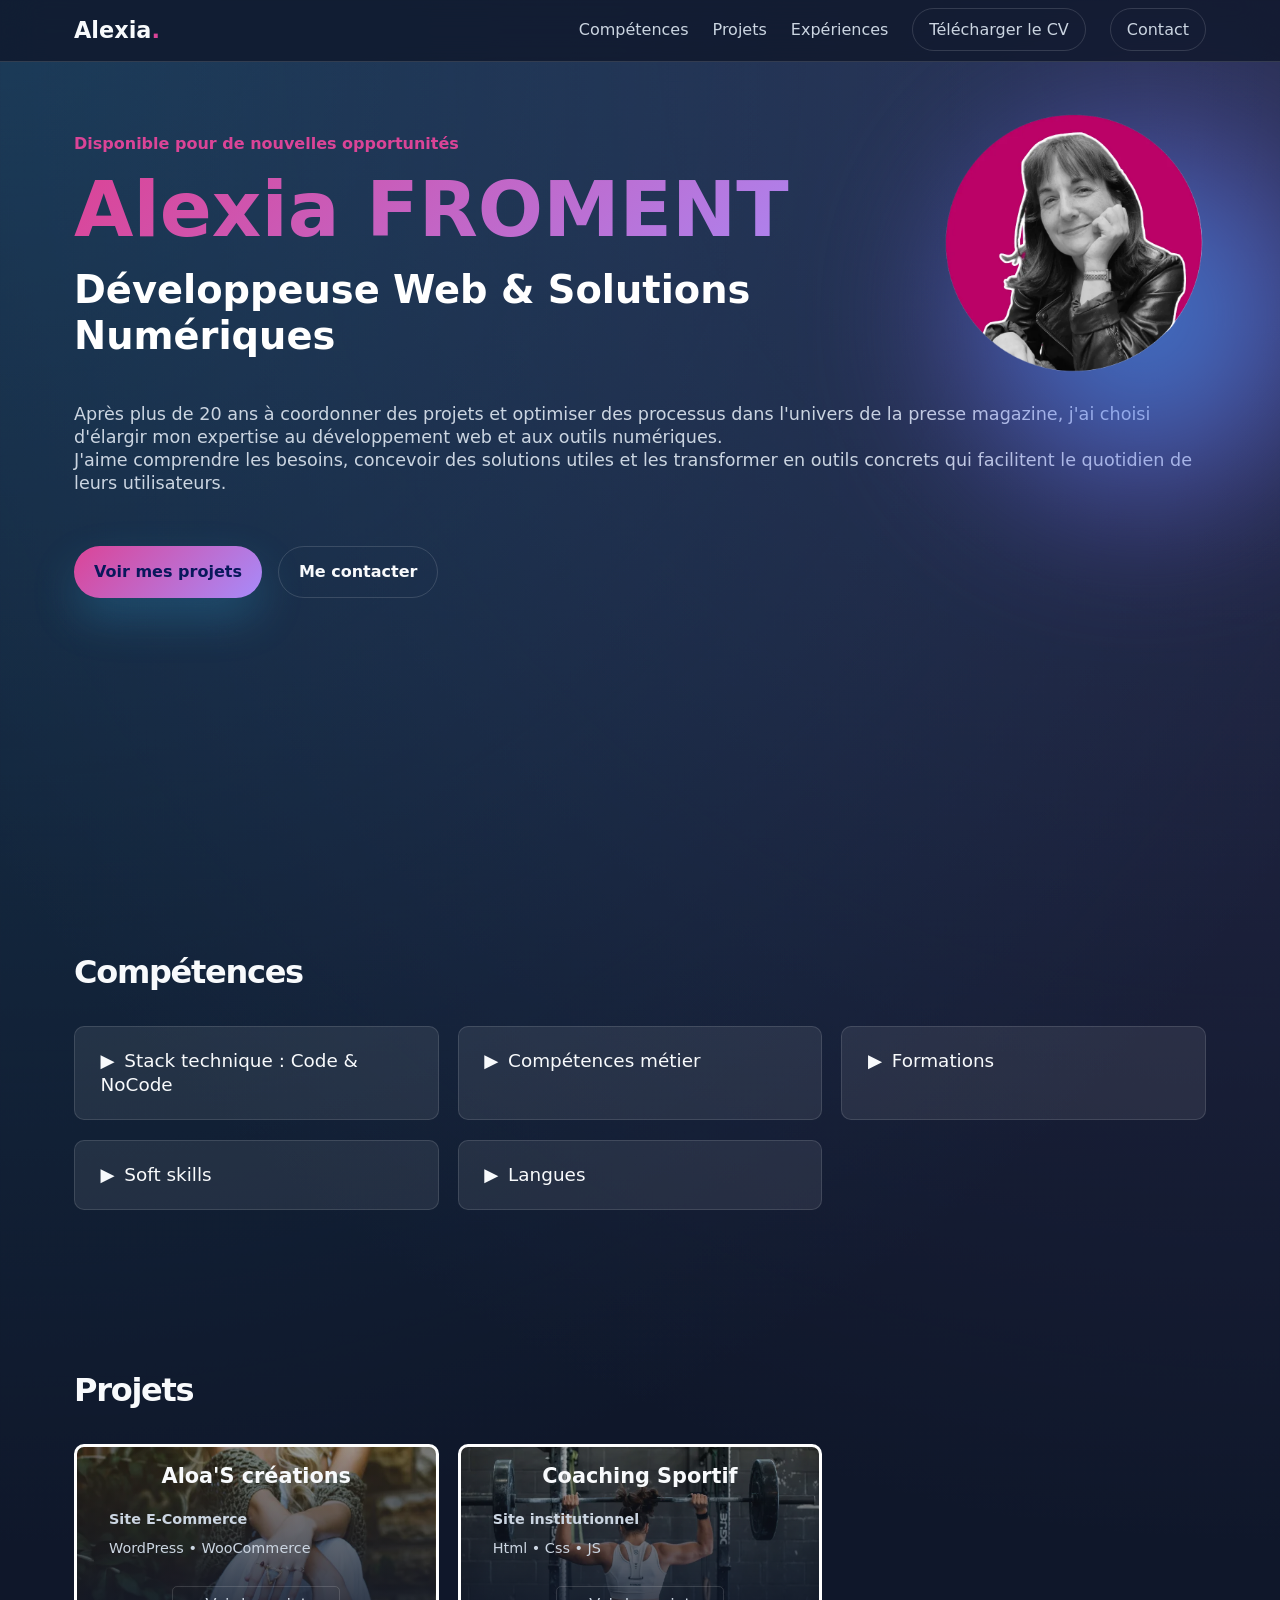
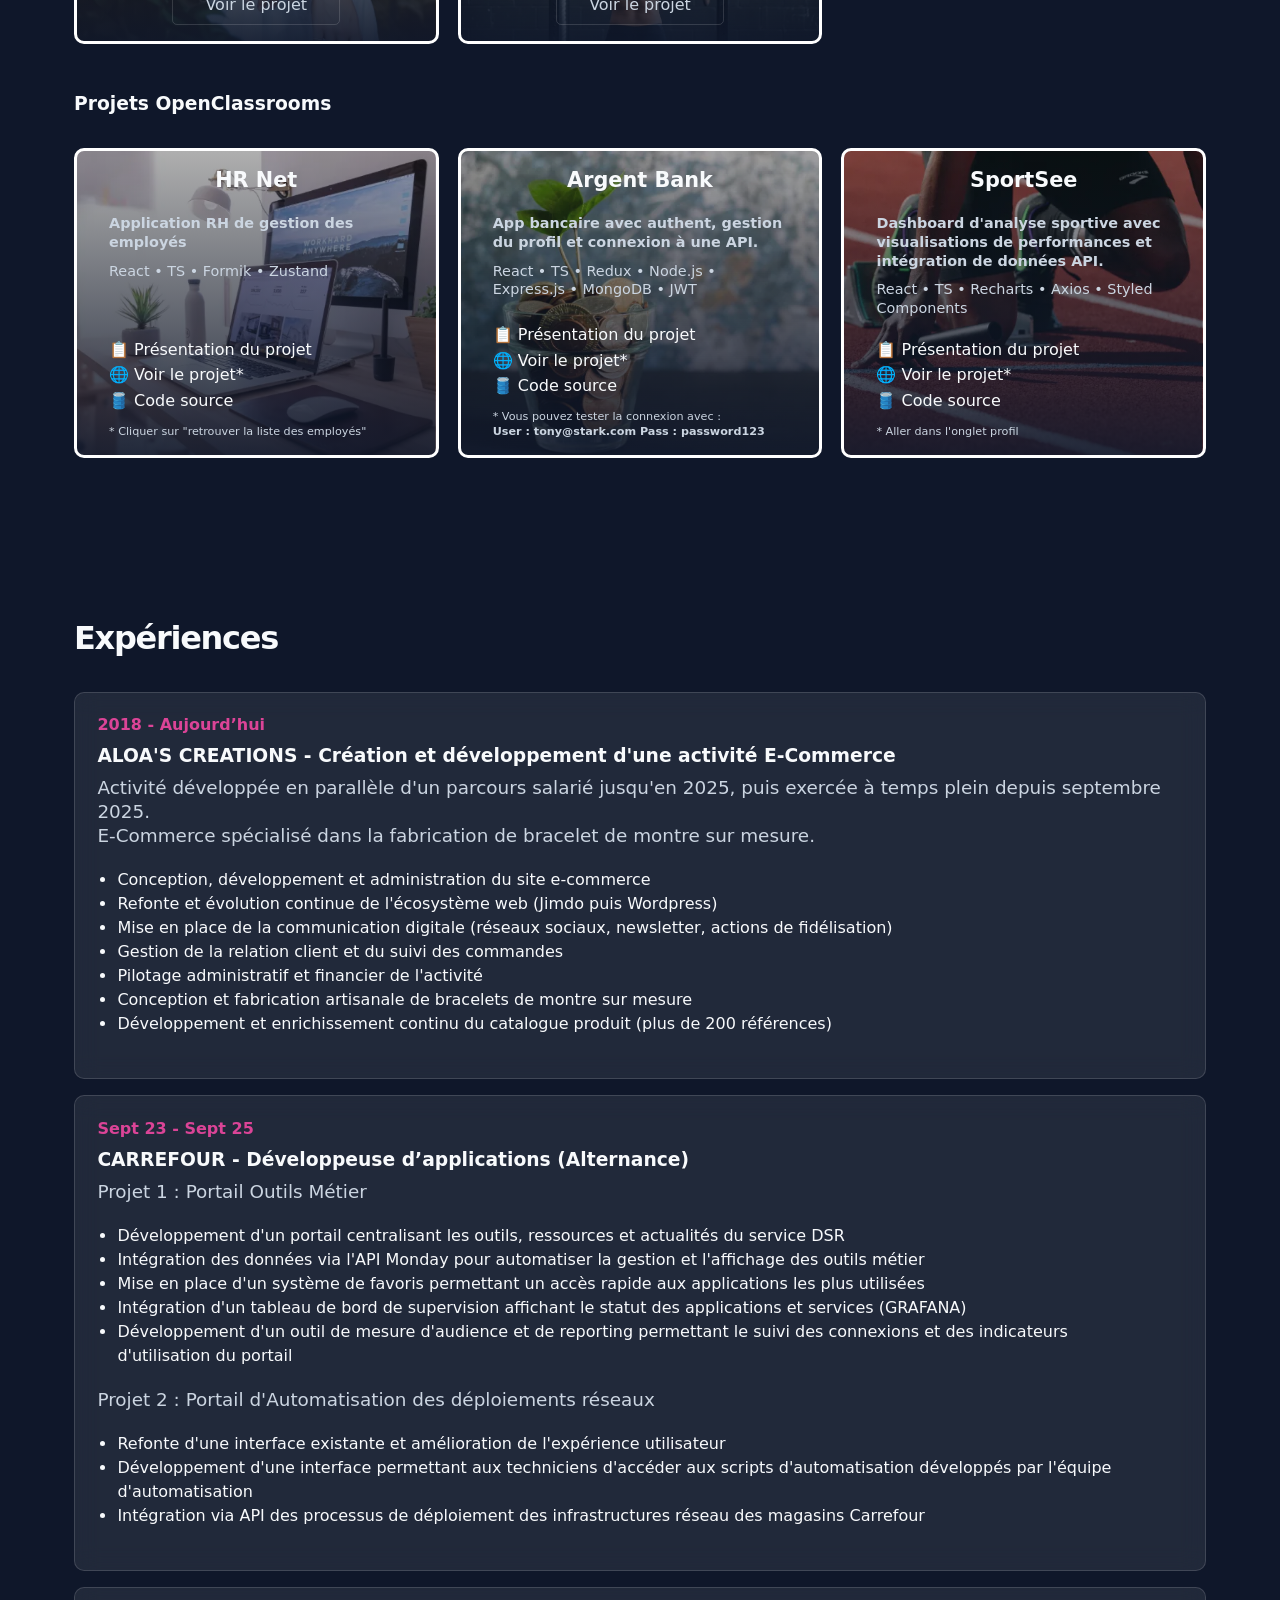
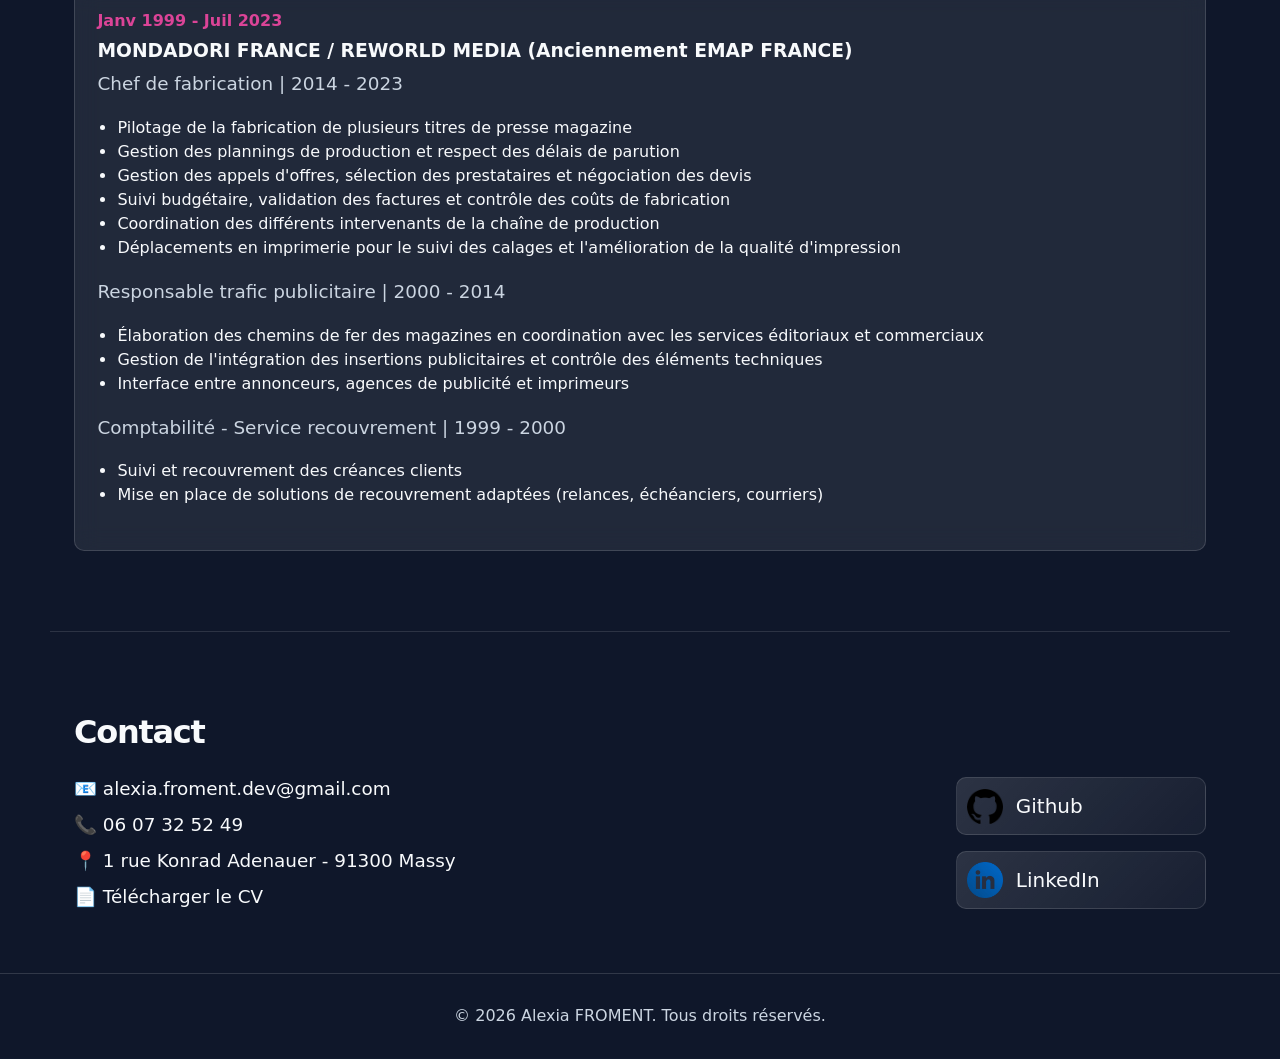
==== commit 71090c37: "Update CV & Mail" ====
--- a/index.html
+++ b/index.html
@@ -5,6 +5,7 @@
     <meta name="viewport" content="width=device-width, initial-scale=1.0" />
     <title>CV Alexia FROMENT</title>
     <link rel="stylesheet" href="style.css" />
+    <link rel="icon" type="image/png" href="./favicon.png" />
   </head>
   <body>
     <header class="header">
@@ -419,12 +420,12 @@
           <div class="contact-info">
             <p>
               📧
-              <a href="mailto:aloacmoi@gmail.com"> aloacmoi@gmail.com </a>
+              <a href="mailto:alexia.froment.dev@gmail.com" target="_blank"> alexia.froment.dev@gmail.com </a>
             </p>
 
             <p>
               📞
-              <a href="tel:+33600000000"> 06 07 32 52 49 </a>
+              <a href="tel:+33607325249"> 06 07 32 52 49 </a>
             </p>
 
             <p>📍 1 rue Konrad Adenauer - 91300 Massy</p>
--- a/style.css
+++ b/style.css
@@ -575,3 +575,78 @@
     max-width: 420px;
   }
 }
+
+/* Responsive projets + contact */
+
+@media (max-width: 1100px) {
+  .project-grid {
+    grid-template-columns: repeat(2, minmax(0, 1fr));
+  }
+
+  .project-card-oc {
+    height: auto;
+    min-height: 420px;
+  }
+}
+
+@media (max-width: 650px) {
+  .section {
+    padding: 4rem 1.2rem;
+  }
+
+  .project-grid {
+    grid-template-columns: 1fr;
+  }
+
+  .project-card,
+  .project-card-oc {
+    width: 100%;
+    height: auto;
+    min-height: auto;
+    padding: 1.4rem;
+  }
+
+  .project-card h3,
+  .project-card-oc h3 {
+    margin: 0;
+    font-size: 1.5rem;
+  }
+
+  .project-card span,
+  .project-card-oc span {
+    font-size: 1rem;
+  }
+
+  .project-wording {
+    padding: 1rem 0 0.6rem;
+  }
+
+  .project-links {
+    margin-top: 1.5rem;
+  }
+
+  .project-note {
+    font-size: 0.85rem !important;
+    line-height: 1.3;
+  }
+
+  .contact-grid {
+    grid-template-columns: 1fr;
+  }
+
+  .contact-info {
+    gap: 0.8rem;
+  }
+
+  .contact-info p {
+    font-size: 1rem;
+  }
+
+  .contact-social {
+    align-items: stretch;
+  }
+
+  .social-link {
+    width: 100%;
+  }
+}
